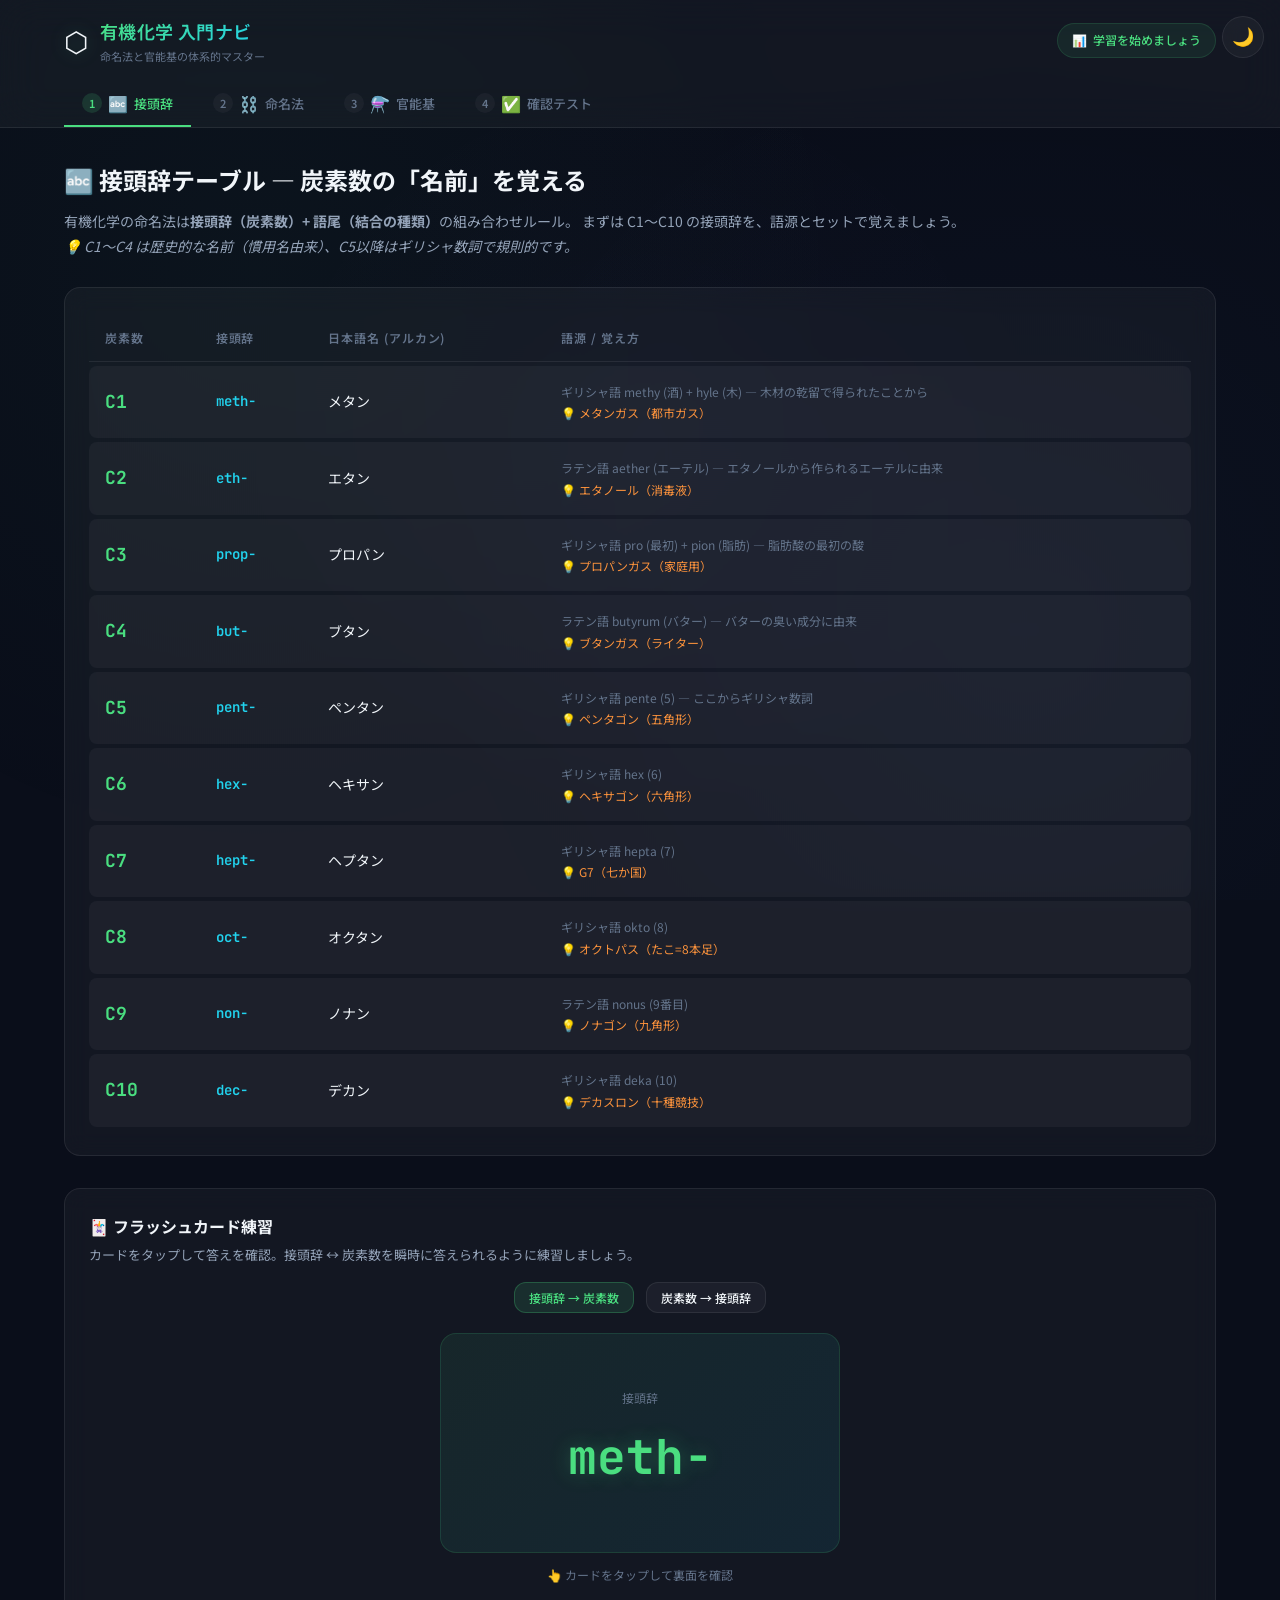
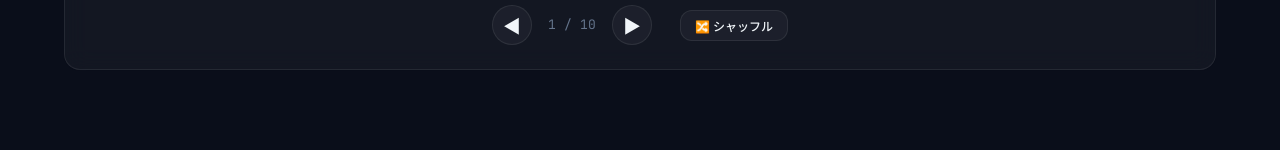
==== index.html @ 3cfd4fbb "Add files via upload" ====
<!DOCTYPE html>
<html lang="ja">
<head>
  <meta charset="UTF-8">
  <meta name="viewport" content="width=device-width, initial-scale=1.0">
  <meta name="description" content="高校生のための有機化学予習アプリ。炭化水素の命名法(C10まで)と官能基を体系的に学べるインタラクティブ学習ツール。">
  <title>有機化学 入門ナビ — 命名法と官能基の体系的マスター</title>
  <link rel="stylesheet" href="style.css">
</head>
<body>

  <!-- Theme Toggle -->
  <button class="theme-toggle" onclick="toggleTheme()" title="テーマ切り替え" id="themeToggle">🌙</button>

  <!-- ===== Header ===== -->
  <header class="app-header">
    <div class="header-inner">
      <div class="app-title">
        <span class="icon">⬡</span>
        <div>
          <h1>有機化学 入門ナビ</h1>
          <span class="subtitle">命名法と官能基の体系的マスター</span>
        </div>
      </div>
      <div class="progress-badge" id="progressBadge">
        <span>📊</span>
        <span id="progressText">学習を始めましょう</span>
      </div>
    </div>
    <nav class="nav-tabs" role="tablist">
      <button class="nav-tab active" data-module="module1" role="tab" aria-selected="true">
        <span class="tab-num">1</span>
        <span class="tab-icon">🔤</span>
        接頭辞
      </button>
      <button class="nav-tab" data-module="module2" role="tab" aria-selected="false">
        <span class="tab-num">2</span>
        <span class="tab-icon">⛓️</span>
        命名法
      </button>
      <button class="nav-tab" data-module="module3" role="tab" aria-selected="false">
        <span class="tab-num">3</span>
        <span class="tab-icon">⚗️</span>
        官能基
      </button>
      <button class="nav-tab" data-module="module4" role="tab" aria-selected="false">
        <span class="tab-num">4</span>
        <span class="tab-icon">✅</span>
        確認テスト
      </button>
    </nav>
  </header>

  <!-- ===== Main Content ===== -->
  <main class="main-content">

    <!-- ========== Module 1: 接頭辞 ========== -->
    <section class="module active" id="module1">
      <div class="section-header">
        <h2>🔤 接頭辞テーブル — 炭素数の「名前」を覚える</h2>
        <p class="section-desc">
          有機化学の命名法は<strong>接頭辞（炭素数）+ 語尾（結合の種類）</strong>の組み合わせルール。
          まずは C1〜C10 の接頭辞を、語源とセットで覚えましょう。
          <br><em>💡 C1〜C4 は歴史的な名前（慣用名由来）、C5以降はギリシャ数詞で規則的です。</em>
        </p>
      </div>

      <!-- Prefix Table -->
      <div class="glass-card prefix-table-container">
        <table class="prefix-table" id="prefixTable">
          <thead>
            <tr>
              <th>炭素数</th>
              <th>接頭辞</th>
              <th>日本語名 (アルカン)</th>
              <th>語源 / 覚え方</th>
            </tr>
          </thead>
          <tbody id="prefixTableBody">
            <!-- data.js から動的生成 -->
          </tbody>
        </table>
      </div>

      <!-- Flashcard Practice -->
      <div class="flashcard-area glass-card">
        <h3 style="font-size:16px; margin-bottom: 4px;">🃏 フラッシュカード練習</h3>
        <p style="font-size:13px; color: var(--text-secondary); margin-bottom: 16px;">カードをタップして答えを確認。接頭辞 ↔ 炭素数を瞬時に答えられるように練習しましょう。</p>

        <div class="flashcard-controls">
          <button class="btn btn-sm" id="fcModePrefix" onclick="setFlashcardMode('prefix')">接頭辞 → 炭素数</button>
          <button class="btn btn-sm" id="fcModeCarbon" onclick="setFlashcardMode('carbon')">炭素数 → 接頭辞</button>
        </div>

        <div class="flashcard-container" id="flashcardContainer" onclick="flipFlashcard()">
          <div class="flashcard" id="flashcard">
            <div class="flashcard-face flashcard-front">
              <span class="card-label" id="fcFrontLabel">接頭辞</span>
              <span class="card-value" id="fcFrontValue">meth-</span>
            </div>
            <div class="flashcard-face flashcard-back">
              <span class="card-answer" id="fcBackValue">C1</span>
              <span class="card-detail" id="fcBackDetail">メタン — ギリシャ語 methy (酒) + hyle (木)</span>
            </div>
          </div>
        </div>
        <p class="flashcard-hint">👆 カードをタップして裏面を確認</p>

        <div class="flashcard-nav">
          <button class="btn btn-icon" onclick="prevFlashcard()">◀</button>
          <span class="counter" id="fcCounter">1 / 10</span>
          <button class="btn btn-icon" onclick="nextFlashcard()">▶</button>
          <button class="btn btn-sm" onclick="shuffleFlashcards()" style="margin-left: 12px;">🔀 シャッフル</button>
        </div>
      </div>
    </section>

    <!-- ========== Module 2: 命名法 ========== -->
    <section class="module" id="module2">
      <div class="section-header">
        <h2>⛓️ 炭化水素の命名法 — ルールで理解する</h2>
        <p class="section-desc">
          炭化水素の名前は<strong>「接頭辞(炭素数) + 語尾(結合の種類)」</strong>の組み合わせ。
          語尾は3つしかありません。ルールを理解すれば30個の名前が即座に作れます。
        </p>
      </div>

      <!-- Hydrocarbon Classification -->
      <div class="hc-classification-section">
        <h3 style="font-size:18px; margin-bottom: 8px;">🗂️ 炭化水素の分類体系</h3>
        <p style="font-size:13px; color: var(--text-secondary); margin-bottom: 16px;" id="hcClassIntro">
          <!-- data.jsから動的挿入 -->
        </p>
        <div class="glass-card" id="hcClassPrinciple" style="margin-bottom: 20px;">
          <!-- 合成化学者の視点 -->
        </div>

        <!-- 分類軸の解説 -->
        <div id="hcClassAxes" style="display: grid; grid-template-columns: 1fr 1fr; gap: 16px; margin-bottom: 24px;">
          <!-- data.jsから動的生成 -->
        </div>

        <!-- 分類マトリクス (2×2 テーブル) -->
        <div class="glass-card" style="margin-bottom: 24px;">
          <h4 style="font-size:15px; margin-bottom: 12px;">📊 分類マトリクス — 骨格 × 結合</h4>
          <table class="prefix-table" id="hcMatrix">
            <thead>
              <tr>
                <th></th>
                <th>飽和 (単結合のみ)</th>
                <th>不飽和 (多重結合あり)</th>
              </tr>
            </thead>
            <tbody>
              <tr>
                <td style="font-weight:700; color: var(--text-primary);">鎖状</td>
                <td id="matrixChainSat"><!-- 動的 --></td>
                <td id="matrixChainUnsat"><!-- 動的 --></td>
              </tr>
              <tr>
                <td style="font-weight:700; color: var(--text-primary);">環状</td>
                <td id="matrixCycleSat"><!-- 動的 --></td>
                <td id="matrixCycleUnsat"><!-- 動的 --></td>
              </tr>
            </tbody>
          </table>
        </div>

        <!-- 各カテゴリ詳細カード -->
        <h4 style="font-size:15px; margin-bottom: 12px;">📋 各カテゴリの詳細</h4>
        <div id="hcCategoryCards">
          <!-- data.jsから動的生成 -->
        </div>

        <!-- 不飽和度(DBE) -->
        <div class="glass-card" style="margin-top: 20px;" id="dbeSection">
          <!-- data.jsから動的生成 -->
        </div>
      </div>

      <!-- Aromatic Hydrocarbons -->
      <div class="aromatic-section" style="margin-top: 32px;">
        <h3 style="font-size:18px; margin-bottom: 8px;">💎 芳香族炭化水素</h3>
        <p style="font-size:13px; color: var(--text-secondary); margin-bottom: 16px;" id="aromaticIntro">
          <!-- data.jsから動的挿入 -->
        </p>
        <div class="glass-card" id="aromaticPrinciple" style="margin-bottom: 20px;">
          <!-- 合成化学者の視点 -->
        </div>

        <!-- ベンゼン環の特徴 -->
        <div class="glass-card" style="margin-bottom: 20px; border-left: 3px solid #f472b6;" id="benzeneFeatures">
          <!-- data.jsから動的生成 -->
        </div>

        <!-- 命名法ルール -->
        <div class="glass-card" style="margin-bottom: 20px;" id="aromaticNaming">
          <!-- data.jsから動的生成 -->
        </div>

        <!-- オルト・メタ・パラ -->
        <div class="glass-card" style="margin-bottom: 20px;" id="orthoMetaPara">
          <!-- data.jsから動的生成 -->
        </div>

        <!-- 代表化合物カード -->
        <h4 style="font-size:15px; margin-bottom: 12px;">📋 代表的な芳香族化合物</h4>
        <div id="aromaticCompounds">
          <!-- data.jsから動的生成 -->
        </div>
      </div>

      <!-- Suffix Cards -->
      <div style="margin-top: 32px;">
        <h3 style="font-size:18px; margin-bottom: 12px;">🔤 語尾ルール — 結合の種類を表す3つの語尾</h3>
      </div>
      <div class="suffix-grid" id="suffixGrid">
        <!-- data.js から動的生成 -->
      </div>

      <!-- Naming Rules -->
      <div class="naming-rules glass-card">
        <h3 style="font-size:16px; margin-bottom: 16px;">📋 IUPAC命名法の手順</h3>
        <div class="rule-steps" id="ruleSteps">
          <!-- data.js から動的生成 -->
        </div>
      </div>

      <!-- Branched Chain Nomenclature -->
      <div class="branched-naming-section" style="margin-top: 32px;">
        <h3 style="font-size:18px; margin-bottom: 8px;">🌿 分岐鎖（枝分かれ）の命名法</h3>
        <p style="font-size:13px; color: var(--text-secondary); margin-bottom: 16px;" id="branchedIntro">
          <!-- data.jsから動的挿入 -->
        </p>

        <!-- 置換基テーブル -->
        <div class="glass-card" style="margin-bottom: 20px;">
          <h4 style="font-size:15px; margin-bottom: 8px;">🔧 置換基（アルキル基）の命名ルール</h4>
          <p style="font-size:13px; color: var(--text-secondary); margin-bottom: 12px;" id="substituentRule">
            <!-- data.jsから動的挿入 -->
          </p>
          <div class="substituent-conversion" style="text-align: center; margin-bottom: 16px;">
            <span style="font-size: 14px; color: var(--text-secondary);">アルカンの語尾</span>
            <span style="font-family: var(--font-mono); font-weight: 700; font-size: 18px; color: var(--accent-green); margin: 0 8px;">-ane</span>
            <span style="font-size: 20px; color: var(--accent-cyan);">→</span>
            <span style="font-family: var(--font-mono); font-weight: 700; font-size: 18px; color: var(--accent-orange); margin: 0 8px;">-yl</span>
            <span style="font-size: 14px; color: var(--text-secondary);">= 置換基名</span>
          </div>
          <table class="prefix-table" id="substituentTable">
            <thead>
              <tr>
                <th>アルカン名</th>
                <th>置換基名</th>
                <th>構造式</th>
                <th>由来</th>
              </tr>
            </thead>
            <tbody id="substituentTableBody">
              <!-- data.jsから動的生成 -->
            </tbody>
          </table>
        </div>

        <!-- 分岐鎖の命名手順 -->
        <div class="glass-card" style="margin-bottom: 20px;">
          <h4 style="font-size:15px; margin-bottom: 16px;">📋 分岐鎖の命名手順（詳細）</h4>
          <div class="rule-steps" id="branchedSteps">
            <!-- data.jsから動的生成 -->
          </div>
        </div>

        <!-- 具体的な命名例 -->
        <h4 style="font-size:15px; margin-bottom: 12px;">📝 具体的な命名例</h4>
        <div id="branchedExamples">
          <!-- data.jsから動的生成 -->
        </div>
      </div>

      <!-- Functional Group Nomenclature -->
      <div class="fg-naming-section" style="margin-top: 32px;">
        <h3 style="font-size:18px; margin-bottom: 8px;">🏷️ 官能基を含む化合物の命名法</h3>
        <p style="font-size:13px; color: var(--text-secondary); margin-bottom: 16px;" id="fgNamingIntro">
          <!-- data.jsから動的挿入 -->
        </p>
        <div class="fg-naming-principle glass-card" id="fgNamingPrinciple" style="margin-bottom: 20px;">
          <!-- 合成化学者の視点 -->
        </div>

        <!-- 命名タイプの説明 -->
        <div style="display: grid; grid-template-columns: 1fr 1fr; gap: 16px; margin-bottom: 24px;">
          <div class="glass-card" style="border-left: 3px solid var(--accent-blue);">
            <h4 style="font-size:14px; color: var(--accent-blue); margin-bottom: 6px;">📝 接尾辞型（語尾を変える）</h4>
            <p style="font-size:12px; color: var(--text-secondary);">-OH, -CHO, >C=O, -COOH, -NH₂ など多くの官能基は語尾で名前に反映。</p>
            <p style="font-size:12px; color: var(--text-muted); margin-top:4px;">例: methane → methan<strong style="color:var(--accent-blue);">ol</strong></p>
          </div>
          <div class="glass-card" style="border-left: 3px solid var(--accent-orange);">
            <h4 style="font-size:14px; color: var(--accent-orange); margin-bottom: 6px;">📝 接頭辞型（前に付ける）</h4>
            <p style="font-size:12px; color: var(--text-secondary);">ハロゲン(-Cl, -Brなど), ニトロ基(-NO₂)は名前の前に接頭辞で付加。</p>
            <p style="font-size:12px; color: var(--text-muted); margin-top:4px;">例: <strong style="color:var(--accent-orange);">chloro</strong>methane</p>
          </div>
        </div>

        <!-- Suffix Type Details -->
        <h4 style="font-size:15px; margin-bottom: 12px;">接尾辞型 — 官能基ごとの語尾と命名例</h4>
        <div id="fgNamingSuffixCards">
          <!-- data.jsから動的生成 -->
        </div>

        <!-- Prefix Type Details -->
        <h4 style="font-size:15px; margin: 24px 0 12px;">接頭辞型 — 前に付ける官能基</h4>
        <div id="fgNamingPrefixCards">
          <!-- data.jsから動的生成 -->
        </div>

        <!-- Priority Table -->
        <div class="glass-card" style="margin-top: 24px;">
          <h4 style="font-size:15px; margin-bottom: 12px;">🏆 官能基の優先順位（複数の官能基がある場合）</h4>
          <p style="font-size:12px; color: var(--text-secondary); margin-bottom: 12px;">
            複数の官能基を含む化合物では、最も優先順位の高い官能基が語尾（主特性基）となり、他の官能基は接頭辞として表します。
          </p>
          <table class="prefix-table" id="priorityTable">
            <thead>
              <tr>
                <th>優先順位</th>
                <th>官能基</th>
                <th>接尾辞</th>
                <th>備考</th>
              </tr>
            </thead>
            <tbody id="priorityTableBody">
              <!-- data.jsから動的生成 -->
            </tbody>
          </table>
        </div>
      </div>

      <!-- Hydrocarbon List -->
      <div style="margin-top: 32px;">
        <h3 style="font-size:16px; margin-bottom: 12px;">📊 炭化水素一覧 (C1〜C10)</h3>
        <p style="font-size:13px; color: var(--text-secondary); margin-bottom: 16px;">
          接頭辞と語尾の組み合わせで作られる全炭化水素。タイプで絞り込みできます。
        </p>

        <div class="type-filter" id="typeFilter">
          <button class="type-filter-btn active" data-type="all" onclick="filterHydrocarbons('all')">すべて</button>
          <button class="type-filter-btn" data-type="alkane" onclick="filterHydrocarbons('alkane')">🟢 アルカン</button>
          <button class="type-filter-btn" data-type="alkene" onclick="filterHydrocarbons('alkene')">🔵 アルケン</button>
          <button class="type-filter-btn" data-type="alkyne" onclick="filterHydrocarbons('alkyne')">🟣 アルキン</button>
        </div>

        <div class="naming-quiz-grid" id="hydrocarbonGrid">
          <!-- data.js から動的生成 -->
        </div>
      </div>

      <!-- Learning Cycle: Print Test -->
      <div class="glass-card" style="margin-top: 32px; text-align: center; padding: 24px; border: 1px solid rgba(34,211,238,0.2);">
        <h3 style="font-size: 16px; margin-bottom: 8px;">🔄 学習サイクル — インプット → アウトプット</h3>
        <p style="font-size: 13px; color: var(--text-secondary); margin-bottom: 16px;">
          ここまで学んだ知識を、プリントテストで確認しましょう。<br>
          <strong>炭化水素の構造式・官能基・芳香族化合物</strong>の3種類のテストが用意されています。
        </p>
        <a href="print.html" class="btn btn-primary" style="text-decoration: none; display: inline-flex; gap: 6px;">🖨️ プリントテストを開く（問題用 / 解答用）</a>
      </div>

      <!-- Reaction Pathway -->
      <div style="margin-top: 32px;">
        <h3 style="font-size:18px; margin-bottom: 8px;">🔄 有機反応の系統図 — 酸化段階と変換経路</h3>
        <p style="font-size:13px; color:var(--text-secondary); margin-bottom:16px;" id="pathwayIntro"></p>
        <div class="glass-card" id="reactionPathway"></div>
      </div>

      <!-- Isomers -->
      <div style="margin-top: 32px;">
        <h3 style="font-size:18px; margin-bottom: 8px;">🔀 異性体 — 同じ分子式、異なる構造</h3>
        <p style="font-size:13px; color:var(--text-secondary); margin-bottom:16px;" id="isomerIntro"></p>
        <div id="isomerCards"></div>
      </div>
    </section>

    <!-- ========== Module 3: 官能基 ========== -->
    <section class="module" id="module3">
      <div class="section-header">
        <h2>⚗️ 官能基の体系的整理 — 構造から反応を理解する</h2>
        <p class="section-desc">
          官能基は<strong>「構造 → 電子的性質 → 反応性」</strong>の因果関係で理解するのが王道。
          カテゴリごとに整理し、官能基同士のつながり（変換反応）も把握しましょう。
          <br><em>💡 カードをクリックすると詳細が展開されます。</em>
        </p>
      </div>

      <!-- Oxidation Level Diagram -->
      <div class="oxidation-diagram">
        <h3 style="font-size:15px; margin-bottom: 16px; text-align: center;">📈 酸化段階の階段 — アルコール→アルデヒド→カルボン酸</h3>
        <p style="font-size:12px; color: var(--text-secondary); text-align: center; margin-bottom: 16px;">
          含酸素官能基の関係は「酸化段階」で整理するのが最も効率的です。
        </p>
        <div class="oxidation-flow">
          <div class="oxidation-node">
            <div class="node-name">アルコール</div>
            <div class="node-fg">R-OH</div>
          </div>
          <div class="oxidation-arrow">
            <span class="arrow-label">酸化 [O]</span>
            <span class="arrow-symbol">→</span>
            <span class="arrow-label">還元 [H] ←</span>
          </div>
          <div class="oxidation-node">
            <div class="node-name">アルデヒド</div>
            <div class="node-fg">R-CHO</div>
          </div>
          <div class="oxidation-arrow">
            <span class="arrow-label">酸化 [O]</span>
            <span class="arrow-symbol">→</span>
            <span class="arrow-label">還元 [H] ←</span>
          </div>
          <div class="oxidation-node">
            <div class="node-name">カルボン酸</div>
            <div class="node-fg">R-COOH</div>
          </div>
        </div>
        <p style="font-size:12px; color: var(--accent-cyan); text-align: center; margin-top: 12px;">
          🧪 2級アルコール(R₂CHOH) → ケトン(R₂C=O) という別ルートもあります
        </p>
      </div>

      <!-- Functional Group Cards by Category -->
      <div id="fgContainer">
        <!-- data.js から動的生成 -->
      </div>

      <!-- Transformation Map -->
      <div class="transformation-section">
        <h3 style="font-size:16px; margin-bottom: 8px;">🔄 官能基変換ロードマップ</h3>
        <p style="font-size:13px; color: var(--text-secondary); margin-bottom: 16px;">
          有機合成化学では、官能基同士を変換して目的の分子を作ります。
          各変換反応と試薬を把握しましょう。
        </p>
        <div class="transformation-grid" id="transformGrid">
          <!-- data.js から動的生成 -->
        </div>
      </div>

      <!-- Reaction Mechanisms -->
      <div style="margin-top: 32px;">
        <h3 style="font-size:18px; margin-bottom: 12px;">⚙️ 重要な有機反応 — エステル化・重合</h3>
        <div id="reactionMechanisms"></div>
      </div>
    </section>

    <!-- ========== Module 4: 確認テスト ========== -->
    <section class="module" id="module4">
      <div class="section-header">
        <h2>✅ 確認テスト — 知識の定着チェック</h2>
        <p class="section-desc">
          学んだ知識をクイズ・穴埋め・逆引き・フラッシュカードで反復練習。
        </p>
      </div>

      <!-- 学習進捗ダッシュボード -->
      <div class="glass-card" style="margin-bottom: 24px; border: 1px solid rgba(34,211,238,0.2);" id="progressDashboard">
        <h3 style="font-size:16px; margin-bottom: 12px;">📊 学習進捗</h3>
        <div id="progressStats" style="font-size:13px; color:var(--text-secondary);">まだクイズを受けていません。下のクイズで学習を始めましょう！</div>
      </div>

      <!-- 官能基フラッシュカード -->
      <div class="glass-card" style="margin-bottom: 24px;">
        <h3 style="font-size:16px; margin-bottom: 8px;">🃏 官能基・芳香族フラッシュカード</h3>
        <p style="font-size:13px; color:var(--text-secondary); margin-bottom:12px;">構造式 ↔ 名前・接尾辞を瞬時に答える練習</p>
        <div class="flashcard-container" id="fgFlashcardContainer" onclick="flipFGFlashcard()">
          <div class="flashcard" id="fgFlashcard">
            <div class="flashcard-face flashcard-front">
              <span class="card-label">構造式</span>
              <span class="card-value" id="fgFcFront" style="font-family:var(--font-mono);">-OH</span>
            </div>
            <div class="flashcard-face flashcard-back">
              <span class="card-label">名前・接尾辞</span>
              <span class="card-value" id="fgFcBack">ヒドロキシ基 / アルコール (-ol)</span>
            </div>
          </div>
        </div>
        <div style="display:flex; justify-content:center; gap:12px; margin-top:12px;">
          <button class="btn btn-sm" onclick="prevFGFlashcard()">◀ 前</button>
          <span style="font-size:13px; color:var(--text-muted);" id="fgFcCounter">1 / 14</span>
          <button class="btn btn-sm" onclick="nextFGFlashcard()">次 ▶</button>
          <button class="btn btn-sm" onclick="shuffleFGFlashcards()">🔀</button>
        </div>
      </div>

      <div class="quiz-container">
        <!-- Category Filter -->
        <div class="quiz-category-filter" id="quizCategoryFilter">
          <button class="quiz-cat-btn active" data-cat="all" onclick="setQuizCategory('all')">すべて</button>
          <button class="quiz-cat-btn" data-cat="prefix" onclick="setQuizCategory('prefix')">接頭辞</button>
          <button class="quiz-cat-btn" data-cat="suffix" onclick="setQuizCategory('suffix')">語尾</button>
          <button class="quiz-cat-btn" data-cat="formula" onclick="setQuizCategory('formula')">分子式</button>
          <button class="quiz-cat-btn" data-cat="branched" onclick="setQuizCategory('branched')">分岐鎖</button>
          <button class="quiz-cat-btn" data-cat="fg_naming" onclick="setQuizCategory('fg_naming')">命名法</button>
          <button class="quiz-cat-btn" data-cat="aromatic" onclick="setQuizCategory('aromatic')">芳香族</button>
          <button class="quiz-cat-btn" data-cat="functional_group" onclick="setQuizCategory('functional_group')">官能基</button>
          <button class="quiz-cat-btn" data-cat="reaction" onclick="setQuizCategory('reaction')">反応</button>
        </div>

        <!-- Quiz Progress -->
        <div class="quiz-progress">
          <div class="quiz-progress-bar">
            <div class="quiz-progress-fill" id="quizProgressFill" style="width: 0%"></div>
          </div>
          <span class="quiz-progress-text" id="quizProgressText">0 / 10</span>
        </div>

        <!-- Question Card -->
        <div id="quizArea">
          <div class="quiz-question-card">
            <div class="q-category" id="quizCatLabel">接頭辞</div>
            <div class="q-text" id="quizQuestionText">問題を読み込んでいます...</div>
          </div>

          <div class="quiz-options" id="quizOptions">
            <!-- 動的生成 -->
          </div>

          <div class="quiz-explanation" id="quizExplanation">
            <span class="exp-label">💡 解説</span>
            <span id="quizExplanationText"></span>
          </div>

          <div style="text-align: center;">
            <button class="btn btn-primary" id="quizNextBtn" onclick="nextQuizQuestion()" style="display: none;">
              次の問題 →
            </button>
          </div>
        </div>

        <!-- Result Card -->
        <div class="quiz-result" id="quizResult" style="display: none;">
          <div class="result-score" id="quizScoreDisplay">0%</div>
          <div class="result-text" id="quizResultText"></div>
          <div class="result-breakdown">
            <div class="result-stat">
              <div class="stat-num" id="quizCorrectCount" style="color: var(--accent-green);">0</div>
              <div class="stat-label">正解</div>
            </div>
            <div class="result-stat">
              <div class="stat-num" id="quizWrongCount" style="color: var(--accent-red);">0</div>
              <div class="stat-label">不正解</div>
            </div>
            <div class="result-stat">
              <div class="stat-num" id="quizTotalCount">0</div>
              <div class="stat-label">出題数</div>
            </div>
          </div>
          <button class="btn btn-primary" onclick="startQuiz()">🔄 もう一度チャレンジ</button>
        </div>
      </div>

      <!-- 穴埋めテスト -->
      <div class="glass-card" style="margin-top: 24px;">
        <h3 style="font-size:16px; margin-bottom: 8px;">📝 穴埋めテスト</h3>
        <p style="font-size:13px; color:var(--text-secondary); margin-bottom:12px;">答えを入力して即時チェック。印刷不要のアウトプット練習。</p>
        <div id="fillInTest"></div>
        <button class="btn btn-primary" style="margin-top:12px;" onclick="checkFillIn()">✅ 答え合わせ</button>
        <button class="btn btn-sm" style="margin-top:12px; margin-left:8px;" onclick="resetFillIn()">🔄 リセット</button>
        <div id="fillInResult" style="margin-top:12px;"></div>
      </div>

      <!-- 逆引き練習 -->
      <div class="glass-card" style="margin-top: 24px;">
        <h3 style="font-size:16px; margin-bottom: 8px;">🔍 逆引き練習 — 構造式から名前を当てる</h3>
        <p style="font-size:13px; color:var(--text-secondary); margin-bottom:12px;">構造式を見て化合物名を答えましょう。</p>
        <div id="reverseNaming"></div>
        <button class="btn btn-primary" style="margin-top:12px;" onclick="checkReverse()">✅ 答え合わせ</button>
        <button class="btn btn-sm" style="margin-top:12px; margin-left:8px;" onclick="resetReverse()">🔄 リセット</button>
        <div id="reverseResult" style="margin-top:12px;"></div>
      </div>
    </section>

  </main>

  <script src="data.js"></script>
  <script src="app.js"></script>
</body>
</html>
---- style.css ----
/* ============================================================
   有機化学予習アプリ — Design System
   Theme: Deep chemistry — dark mode with molecular accent colors
   ============================================================ */

/* --- Google Font --- */
@import url('https://fonts.googleapis.com/css2?family=Noto+Sans+JP:wght@300;400;500;600;700&family=JetBrains+Mono:wght@400;500&display=swap');

/* --- CSS Variables --- */
:root {
  --bg-primary: #0a0e1a;
  --bg-secondary: #111827;
  --bg-card: rgba(17, 24, 39, 0.7);
  --bg-glass: rgba(255, 255, 255, 0.04);
  --bg-glass-hover: rgba(255, 255, 255, 0.08);
  --border-glass: rgba(255, 255, 255, 0.08);
  --border-glass-hover: rgba(255, 255, 255, 0.15);

  --text-primary: #f1f5f9;
  --text-secondary: #94a3b8;
  --text-muted: #64748b;

  --accent-green: #4ade80;
  --accent-blue: #60a5fa;
  --accent-purple: #c084fc;
  --accent-orange: #fb923c;
  --accent-pink: #f472b6;
  --accent-cyan: #22d3ee;
  --accent-red: #f87171;

  --gradient-hero: linear-gradient(135deg, #1e3a5f 0%, #0a0e1a 50%, #1a1040 100%);
  --gradient-green: linear-gradient(135deg, #065f46, #064e3b);
  --gradient-blue: linear-gradient(135deg, #1e3a5f, #1e40af);
  --gradient-purple: linear-gradient(135deg, #4c1d95, #7c3aed);

  --shadow-lg: 0 10px 40px rgba(0,0,0,0.4);
  --shadow-glow-green: 0 0 20px rgba(74, 222, 128, 0.15);
  --shadow-glow-blue: 0 0 20px rgba(96, 165, 250, 0.15);
  --shadow-glow-purple: 0 0 20px rgba(192, 132, 252, 0.15);

  --radius-sm: 8px;
  --radius-md: 12px;
  --radius-lg: 16px;
  --radius-xl: 24px;

  --transition-fast: 0.15s ease;
  --transition-normal: 0.3s ease;
  --transition-slow: 0.5s ease;

  --font-main: 'Noto Sans JP', -apple-system, BlinkMacSystemFont, sans-serif;
  --font-mono: 'JetBrains Mono', monospace;
}

/* --- Light Theme --- */
[data-theme="light"] {
  --bg-primary: #f8fafc;
  --bg-secondary: #f1f5f9;
  --bg-card: rgba(255, 255, 255, 0.85);
  --bg-glass: rgba(0, 0, 0, 0.03);
  --bg-glass-hover: rgba(0, 0, 0, 0.06);
  --border-glass: rgba(0, 0, 0, 0.1);
  --border-glass-hover: rgba(0, 0, 0, 0.18);

  --text-primary: #1e293b;
  --text-secondary: #475569;
  --text-muted: #94a3b8;

  --accent-green: #16a34a;
  --accent-blue: #2563eb;
  --accent-purple: #9333ea;
  --accent-orange: #ea580c;
  --accent-pink: #db2777;
  --accent-cyan: #0891b2;
  --accent-red: #dc2626;

  --gradient-hero: linear-gradient(135deg, #e0f2fe 0%, #f8fafc 50%, #f3e8ff 100%);
  --gradient-green: linear-gradient(135deg, #dcfce7, #bbf7d0);
  --gradient-blue: linear-gradient(135deg, #dbeafe, #bfdbfe);
  --gradient-purple: linear-gradient(135deg, #f3e8ff, #e9d5ff);

  --shadow-lg: 0 10px 40px rgba(0,0,0,0.08);
  --shadow-glow-green: 0 0 20px rgba(22, 163, 74, 0.1);
  --shadow-glow-blue: 0 0 20px rgba(37, 99, 235, 0.1);
  --shadow-glow-purple: 0 0 20px rgba(147, 51, 234, 0.1);
}

/* --- Theme Toggle --- */
.theme-toggle {
  position: fixed;
  top: 16px;
  right: 16px;
  z-index: 1000;
  width: 42px;
  height: 42px;
  border-radius: 50%;
  border: 1px solid var(--border-glass);
  background: var(--bg-glass);
  color: var(--text-primary);
  cursor: pointer;
  font-size: 18px;
  display: flex;
  align-items: center;
  justify-content: center;
  transition: var(--transition-normal);
  backdrop-filter: blur(10px);
}

.theme-toggle:hover {
  background: var(--bg-glass-hover);
  transform: scale(1.1);
}

/* --- Reset & Base --- */
*, *::before, *::after {
  margin: 0;
  padding: 0;
  box-sizing: border-box;
}

html {
  scroll-behavior: smooth;
  -webkit-text-size-adjust: 100%;
}

body {
  font-family: var(--font-main);
  background: var(--bg-primary);
  color: var(--text-primary);
  line-height: 1.7;
  min-height: 100vh;
  overflow-x: hidden;
}

/* --- Background Pattern --- */
body::before {
  content: '';
  position: fixed;
  inset: 0;
  background: 
    radial-gradient(circle at 20% 30%, rgba(74, 222, 128, 0.03) 0%, transparent 50%),
    radial-gradient(circle at 80% 70%, rgba(96, 165, 250, 0.03) 0%, transparent 50%),
    radial-gradient(circle at 50% 50%, rgba(192, 132, 252, 0.02) 0%, transparent 50%);
  pointer-events: none;
  z-index: 0;
}

/* --- Header --- */
.app-header {
  background: var(--bg-glass);
  backdrop-filter: blur(20px);
  -webkit-backdrop-filter: blur(20px);
  border-bottom: 1px solid var(--border-glass);
  position: sticky;
  top: 0;
  z-index: 100;
  padding: 0;
}

.header-inner {
  max-width: 1200px;
  margin: 0 auto;
  padding: 16px 24px;
  display: flex;
  align-items: center;
  justify-content: space-between;
  gap: 16px;
}

.app-title {
  display: flex;
  align-items: center;
  gap: 12px;
}

.app-title .icon {
  font-size: 28px;
  filter: drop-shadow(0 0 8px rgba(74, 222, 128, 0.3));
}

.app-title h1 {
  font-size: 18px;
  font-weight: 600;
  background: linear-gradient(135deg, var(--accent-green), var(--accent-cyan));
  -webkit-background-clip: text;
  -webkit-text-fill-color: transparent;
  background-clip: text;
  letter-spacing: 0.02em;
}

.app-title .subtitle {
  font-size: 11px;
  color: var(--text-muted);
  font-weight: 400;
  display: block;
  -webkit-text-fill-color: var(--text-muted);
}

/* --- Navigation --- */
.nav-tabs {
  display: flex;
  gap: 4px;
  padding: 0 24px 0;
  max-width: 1200px;
  margin: 0 auto;
  overflow-x: auto;
  -webkit-overflow-scrolling: touch;
  scrollbar-width: none;
}

.nav-tabs::-webkit-scrollbar {
  display: none;
}

.nav-tab {
  display: flex;
  align-items: center;
  gap: 6px;
  padding: 10px 18px;
  background: transparent;
  border: none;
  border-bottom: 2px solid transparent;
  color: var(--text-muted);
  font-family: var(--font-main);
  font-size: 13px;
  font-weight: 500;
  cursor: pointer;
  transition: all var(--transition-normal);
  white-space: nowrap;
  position: relative;
}

.nav-tab:hover {
  color: var(--text-secondary);
  background: var(--bg-glass);
}

.nav-tab.active {
  color: var(--accent-green);
  border-bottom-color: var(--accent-green);
}

.nav-tab .tab-icon {
  font-size: 16px;
}

.nav-tab .tab-num {
  display: inline-flex;
  align-items: center;
  justify-content: center;
  width: 20px;
  height: 20px;
  border-radius: 50%;
  background: var(--bg-glass);
  font-size: 11px;
  font-weight: 600;
}

.nav-tab.active .tab-num {
  background: rgba(74, 222, 128, 0.15);
  color: var(--accent-green);
}

/* --- Main Content --- */
.main-content {
  max-width: 1200px;
  margin: 0 auto;
  padding: 32px 24px 80px;
  position: relative;
  z-index: 1;
}

.module {
  display: none;
  animation: fadeIn 0.4s ease;
}

.module.active {
  display: block;
}

@keyframes fadeIn {
  from { opacity: 0; transform: translateY(12px); }
  to { opacity: 1; transform: translateY(0); }
}

/* --- Section Headers --- */
.section-header {
  margin-bottom: 28px;
}

.section-header h2 {
  font-size: 24px;
  font-weight: 700;
  margin-bottom: 8px;
  display: flex;
  align-items: center;
  gap: 10px;
}

.section-header .section-desc {
  color: var(--text-secondary);
  font-size: 14px;
  line-height: 1.8;
}

/* --- Glass Card --- */
.glass-card {
  background: var(--bg-glass);
  backdrop-filter: blur(12px);
  -webkit-backdrop-filter: blur(12px);
  border: 1px solid var(--border-glass);
  border-radius: var(--radius-lg);
  padding: 24px;
  transition: all var(--transition-normal);
}

.glass-card:hover {
  border-color: var(--border-glass-hover);
  background: var(--bg-glass-hover);
}

/* --- Prefix Table (Module 1) --- */
.prefix-table-container {
  margin-bottom: 32px;
}

.prefix-table {
  width: 100%;
  border-collapse: separate;
  border-spacing: 0 4px;
}

.prefix-table th {
  text-align: left;
  padding: 12px 16px;
  font-size: 12px;
  font-weight: 600;
  color: var(--text-muted);
  text-transform: uppercase;
  letter-spacing: 0.08em;
  border-bottom: 1px solid var(--border-glass);
}

.prefix-table td {
  padding: 14px 16px;
  font-size: 14px;
  background: var(--bg-glass);
  transition: background var(--transition-fast);
}

.prefix-table tr:hover td {
  background: var(--bg-glass-hover);
}

.prefix-table td:first-child {
  border-radius: var(--radius-sm) 0 0 var(--radius-sm);
  font-weight: 700;
  color: var(--accent-green);
  font-family: var(--font-mono);
  font-size: 18px;
}

.prefix-table td:nth-child(2) {
  font-family: var(--font-mono);
  font-weight: 600;
  color: var(--accent-cyan);
}

.prefix-table td:last-child {
  border-radius: 0 var(--radius-sm) var(--radius-sm) 0;
  color: var(--text-secondary);
  font-size: 13px;
}

.prefix-table .origin-text {
  color: var(--text-muted);
  font-size: 12px;
  display: block;
  margin-top: 2px;
}

.prefix-table .mnemonic {
  color: var(--accent-orange);
  font-size: 12px;
}

/* --- Flashcard --- */
.flashcard-area {
  margin-top: 32px;
}

.flashcard-controls {
  display: flex;
  align-items: center;
  justify-content: center;
  gap: 12px;
  margin-bottom: 20px;
}

.flashcard-container {
  perspective: 1000px;
  max-width: 400px;
  margin: 0 auto;
  cursor: pointer;
}

.flashcard {
  width: 100%;
  height: 220px;
  position: relative;
  transform-style: preserve-3d;
  transition: transform 0.6s cubic-bezier(0.4, 0, 0.2, 1);
}

.flashcard.flipped {
  transform: rotateY(180deg);
}

.flashcard-face {
  position: absolute;
  inset: 0;
  display: flex;
  flex-direction: column;
  align-items: center;
  justify-content: center;
  backface-visibility: hidden;
  border-radius: var(--radius-lg);
  padding: 24px;
  border: 1px solid var(--border-glass);
}

.flashcard-front {
  background: linear-gradient(135deg, rgba(74, 222, 128, 0.08), rgba(34, 211, 238, 0.08));
  border-color: rgba(74, 222, 128, 0.15);
}

.flashcard-front .card-label {
  font-size: 12px;
  color: var(--text-muted);
  margin-bottom: 8px;
}

.flashcard-front .card-value {
  font-size: 48px;
  font-weight: 700;
  font-family: var(--font-mono);
  color: var(--accent-green);
  text-shadow: 0 0 20px rgba(74, 222, 128, 0.3);
}

.flashcard-back {
  background: linear-gradient(135deg, rgba(96, 165, 250, 0.08), rgba(192, 132, 252, 0.08));
  border-color: rgba(96, 165, 250, 0.15);
  transform: rotateY(180deg);
}

.flashcard-back .card-answer {
  font-size: 36px;
  font-weight: 700;
  color: var(--accent-blue);
}

.flashcard-back .card-detail {
  font-size: 13px;
  color: var(--text-secondary);
  margin-top: 8px;
  text-align: center;
}

.flashcard-hint {
  text-align: center;
  margin-top: 12px;
  color: var(--text-muted);
  font-size: 12px;
}

.flashcard-nav {
  display: flex;
  align-items: center;
  justify-content: center;
  gap: 16px;
  margin-top: 20px;
}

.flashcard-nav .counter {
  font-size: 13px;
  color: var(--text-muted);
  font-family: var(--font-mono);
}

/* --- Buttons --- */
.btn {
  display: inline-flex;
  align-items: center;
  justify-content: center;
  gap: 6px;
  padding: 10px 20px;
  border: 1px solid var(--border-glass);
  border-radius: var(--radius-md);
  background: var(--bg-glass);
  color: var(--text-primary);
  font-family: var(--font-main);
  font-size: 13px;
  font-weight: 500;
  cursor: pointer;
  transition: all var(--transition-normal);
  user-select: none;
}

.btn:hover {
  background: var(--bg-glass-hover);
  border-color: var(--border-glass-hover);
  transform: translateY(-1px);
}

.btn:active {
  transform: translateY(0);
}

.btn-primary {
  background: rgba(74, 222, 128, 0.12);
  border-color: rgba(74, 222, 128, 0.25);
  color: var(--accent-green);
}

.btn-primary:hover {
  background: rgba(74, 222, 128, 0.2);
  box-shadow: var(--shadow-glow-green);
}

.btn-icon {
  width: 40px;
  height: 40px;
  padding: 0;
  border-radius: 50%;
  font-size: 18px;
}

.btn-sm {
  padding: 6px 14px;
  font-size: 12px;
}

/* --- Suffix Chart (Module 2) --- */
.suffix-grid {
  display: grid;
  grid-template-columns: repeat(auto-fit, minmax(320px, 1fr));
  gap: 16px;
  margin-bottom: 32px;
}

.suffix-card {
  padding: 24px;
  border-radius: var(--radius-lg);
  border: 1px solid var(--border-glass);
  background: var(--bg-glass);
  transition: all var(--transition-normal);
}

.suffix-card:hover {
  border-color: var(--border-glass-hover);
  transform: translateY(-2px);
  box-shadow: var(--shadow-lg);
}

.suffix-card .suffix-name {
  font-size: 28px;
  font-weight: 700;
  font-family: var(--font-mono);
  margin-bottom: 4px;
}

.suffix-card .suffix-jp {
  font-size: 14px;
  color: var(--text-secondary);
  margin-bottom: 12px;
}

.suffix-card .bond-badge {
  display: inline-flex;
  align-items: center;
  gap: 6px;
  padding: 4px 12px;
  border-radius: 999px;
  font-size: 12px;
  font-weight: 500;
  margin-bottom: 12px;
}

.suffix-card .formula {
  font-family: var(--font-mono);
  font-size: 16px;
  font-weight: 600;
  margin-bottom: 10px;
}

.suffix-card .description {
  font-size: 13px;
  color: var(--text-secondary);
  line-height: 1.7;
  margin-bottom: 12px;
}

.suffix-card .tip-box {
  padding: 12px;
  background: rgba(255, 255, 255, 0.02);
  border-radius: var(--radius-sm);
  border-left: 3px solid;
  font-size: 12px;
  line-height: 1.7;
  color: var(--text-secondary);
}

.suffix-card:nth-child(1) { --card-accent: var(--accent-green); }
.suffix-card:nth-child(2) { --card-accent: var(--accent-blue); }
.suffix-card:nth-child(3) { --card-accent: var(--accent-purple); }

.suffix-card .suffix-name { color: var(--card-accent, var(--accent-green)); }
.suffix-card .bond-badge { background: rgba(255,255,255,0.04); border: 1px solid var(--card-accent, var(--accent-green)); color: var(--card-accent, var(--accent-green)); }
.suffix-card .formula { color: var(--card-accent, var(--accent-green)); }
.suffix-card .tip-box { border-left-color: var(--card-accent, var(--accent-green)); }

/* --- Naming Rules --- */
.naming-rules {
  margin-top: 32px;
}

.rule-steps {
  display: flex;
  flex-direction: column;
  gap: 16px;
}

.rule-step {
  display: flex;
  gap: 16px;
  align-items: flex-start;
  padding: 20px;
  border-radius: var(--radius-md);
  background: var(--bg-glass);
  border: 1px solid var(--border-glass);
  transition: all var(--transition-normal);
}

.rule-step:hover {
  border-color: var(--border-glass-hover);
}

.rule-step .step-num {
  flex-shrink: 0;
  width: 36px;
  height: 36px;
  display: flex;
  align-items: center;
  justify-content: center;
  border-radius: 50%;
  background: rgba(74, 222, 128, 0.12);
  color: var(--accent-green);
  font-weight: 700;
  font-size: 15px;
  font-family: var(--font-mono);
}

.rule-step .step-content h4 {
  font-size: 15px;
  font-weight: 600;
  margin-bottom: 4px;
}

.rule-step .step-content p {
  font-size: 13px;
  color: var(--text-secondary);
  margin-bottom: 6px;
}

.rule-step .step-tip {
  font-size: 12px;
  color: var(--accent-cyan);
  opacity: 0.8;
}

/* --- Naming Quiz (Module 2) --- */
.naming-quiz-area {
  margin-top: 32px;
}

.naming-quiz-grid {
  display: grid;
  grid-template-columns: repeat(auto-fill, minmax(200px, 1fr));
  gap: 8px;
}

.naming-quiz-item {
  padding: 14px 16px;
  border-radius: var(--radius-sm);
  background: var(--bg-glass);
  border: 1px solid var(--border-glass);
  display: flex;
  justify-content: space-between;
  align-items: center;
  cursor: pointer;
  transition: all var(--transition-fast);
}

.naming-quiz-item:hover {
  border-color: var(--border-glass-hover);
  background: var(--bg-glass-hover);
}

.naming-quiz-item .hc-name {
  font-weight: 600;
  font-size: 14px;
}

.naming-quiz-item .hc-formula {
  font-family: var(--font-mono);
  font-size: 13px;
  color: var(--text-muted);
}

.naming-quiz-item.alkane { border-left: 3px solid var(--accent-green); }
.naming-quiz-item.alkene { border-left: 3px solid var(--accent-blue); }
.naming-quiz-item.alkyne { border-left: 3px solid var(--accent-purple); }

/* --- Structure Diagram (Branched Naming) --- */
.structure-diagram {
  font-family: var(--font-mono);
  font-size: 13px;
  line-height: 1.4;
  color: var(--accent-cyan);
  background: rgba(0, 0, 0, 0.2);
  padding: 12px 16px;
  border-radius: var(--radius-sm);
  border: 1px solid var(--border-glass);
  white-space: pre;
  overflow-x: auto;
  margin: 0;
}

/* --- FG Naming Examples --- */
.fg-naming-examples {
  display: flex;
  flex-direction: column;
  gap: 6px;
}

.fg-naming-example {
  display: flex;
  align-items: center;
  gap: 10px;
  padding: 8px 12px;
  border-radius: var(--radius-sm);
  background: rgba(0, 0, 0, 0.15);
  font-size: 13px;
  flex-wrap: wrap;
}

.fg-naming-name {
  font-family: var(--font-mono);
  font-weight: 600;
  min-width: 140px;
}

.fg-naming-jp {
  color: var(--text-secondary);
  min-width: 120px;
}

.fg-naming-structure {
  font-family: var(--font-mono);
  font-size: 12px;
  color: var(--text-muted);
  min-width: 100px;
}

.fg-naming-detail {
  font-size: 11px;
  color: var(--text-muted);
  flex: 1;
}

@media (max-width: 768px) {
  .fg-naming-example {
    flex-direction: column;
    align-items: flex-start;
    gap: 2px;
  }
  .fg-naming-name, .fg-naming-jp, .fg-naming-structure {
    min-width: unset;
  }
}

/* --- Functional Group Cards (Module 3) --- */
.fg-category-header {
  display: flex;
  align-items: center;
  gap: 10px;
  margin: 32px 0 16px;
  padding-bottom: 10px;
  border-bottom: 1px solid var(--border-glass);
}

.fg-category-header:first-of-type {
  margin-top: 0;
}

.fg-category-header .cat-icon {
  width: 32px;
  height: 32px;
  display: flex;
  align-items: center;
  justify-content: center;
  border-radius: var(--radius-sm);
  font-size: 16px;
  font-weight: 700;
}

.fg-category-header h3 {
  font-size: 18px;
  font-weight: 600;
}

.fg-category-header .cat-desc {
  font-size: 13px;
  color: var(--text-muted);
}

.fg-grid {
  display: grid;
  grid-template-columns: repeat(auto-fill, minmax(340px, 1fr));
  gap: 16px;
}

.fg-card {
  border-radius: var(--radius-lg);
  background: var(--bg-glass);
  border: 1px solid var(--border-glass);
  overflow: hidden;
  transition: all var(--transition-normal);
  cursor: pointer;
}

.fg-card:hover {
  border-color: var(--border-glass-hover);
  transform: translateY(-2px);
  box-shadow: var(--shadow-lg);
}

.fg-card-header {
  padding: 20px 20px 12px;
  display: flex;
  justify-content: space-between;
  align-items: flex-start;
}

.fg-card-header .fg-structure {
  font-size: 28px;
  font-weight: 700;
  font-family: var(--font-mono);
}

.fg-card-header .fg-suffix {
  font-size: 12px;
  padding: 3px 10px;
  border-radius: 999px;
  background: rgba(255,255,255,0.04);
  border: 1px solid var(--border-glass);
}

.fg-card-body {
  padding: 0 20px 20px;
}

.fg-card-body .fg-name {
  font-size: 16px;
  font-weight: 600;
  margin-bottom: 2px;
}

.fg-card-body .fg-name-en {
  font-size: 12px;
  color: var(--text-muted);
  margin-bottom: 10px;
}

.fg-card-body .fg-desc {
  font-size: 13px;
  color: var(--text-secondary);
  line-height: 1.7;
  margin-bottom: 10px;
}

.fg-card-body .fg-property {
  display: flex;
  gap: 8px;
  flex-wrap: wrap;
  margin-bottom: 12px;
}

.fg-badge {
  font-size: 11px;
  padding: 3px 8px;
  border-radius: 999px;
  background: rgba(255,255,255,0.04);
  border: 1px solid var(--border-glass);
  color: var(--text-secondary);
}

/* Expanded content */
.fg-card-detail {
  max-height: 0;
  overflow: hidden;
  transition: max-height 0.4s ease, padding 0.3s ease;
  padding: 0 20px;
}

.fg-card.expanded .fg-card-detail {
  max-height: 500px;
  padding: 0 20px 20px;
}

.fg-detail-section {
  margin-bottom: 12px;
}

.fg-detail-section h5 {
  font-size: 12px;
  font-weight: 600;
  color: var(--text-muted);
  text-transform: uppercase;
  letter-spacing: 0.06em;
  margin-bottom: 6px;
}

.fg-detail-section ul {
  list-style: none;
  padding: 0;
}

.fg-detail-section li {
  font-size: 13px;
  color: var(--text-secondary);
  padding: 3px 0;
  padding-left: 16px;
  position: relative;
}

.fg-detail-section li::before {
  content: '→';
  position: absolute;
  left: 0;
  color: var(--text-muted);
}

.fg-tip {
  padding: 12px;
  background: rgba(255, 255, 255, 0.02);
  border-radius: var(--radius-sm);
  border-left: 3px solid;
  font-size: 12px;
  line-height: 1.7;
  color: var(--text-secondary);
}

/* --- Transformation Map --- */
.transformation-section {
  margin-top: 40px;
}

.transformation-grid {
  display: grid;
  grid-template-columns: repeat(auto-fill, minmax(300px, 1fr));
  gap: 8px;
}

.transform-item {
  display: flex;
  align-items: center;
  gap: 8px;
  padding: 12px 16px;
  border-radius: var(--radius-sm);
  background: var(--bg-glass);
  border: 1px solid var(--border-glass);
  font-size: 13px;
  transition: all var(--transition-fast);
}

.transform-item:hover {
  background: var(--bg-glass-hover);
}

.transform-from, .transform-to {
  font-weight: 600;
  padding: 2px 8px;
  border-radius: var(--radius-sm);
  background: rgba(255,255,255,0.04);
}

.transform-arrow {
  color: var(--accent-cyan);
  font-size: 16px;
  flex-shrink: 0;
}

.transform-reagent {
  color: var(--accent-orange);
  font-size: 12px;
  font-weight: 500;
}

/* --- Quiz (Module 4) --- */
.quiz-container {
  max-width: 600px;
  margin: 0 auto;
}

.quiz-progress {
  display: flex;
  align-items: center;
  gap: 12px;
  margin-bottom: 24px;
}

.quiz-progress-bar {
  flex: 1;
  height: 6px;
  border-radius: 999px;
  background: var(--bg-glass);
  overflow: hidden;
}

.quiz-progress-fill {
  height: 100%;
  border-radius: 999px;
  background: linear-gradient(90deg, var(--accent-green), var(--accent-cyan));
  transition: width var(--transition-normal);
}

.quiz-progress-text {
  font-size: 12px;
  font-family: var(--font-mono);
  color: var(--text-muted);
  white-space: nowrap;
}

.quiz-category-filter {
  display: flex;
  gap: 6px;
  margin-bottom: 24px;
  flex-wrap: wrap;
}

.quiz-cat-btn {
  padding: 6px 14px;
  border-radius: 999px;
  border: 1px solid var(--border-glass);
  background: var(--bg-glass);
  color: var(--text-muted);
  font-size: 12px;
  font-family: var(--font-main);
  cursor: pointer;
  transition: all var(--transition-fast);
}

.quiz-cat-btn:hover {
  border-color: var(--border-glass-hover);
  color: var(--text-secondary);
}

.quiz-cat-btn.active {
  background: rgba(74, 222, 128, 0.12);
  border-color: rgba(74, 222, 128, 0.25);
  color: var(--accent-green);
}

.quiz-question-card {
  padding: 32px;
  border-radius: var(--radius-lg);
  background: var(--bg-glass);
  border: 1px solid var(--border-glass);
  text-align: center;
  margin-bottom: 24px;
}

.quiz-question-card .q-category {
  font-size: 11px;
  color: var(--text-muted);
  text-transform: uppercase;
  letter-spacing: 0.06em;
  margin-bottom: 12px;
}

.quiz-question-card .q-text {
  font-size: 18px;
  font-weight: 600;
  line-height: 1.6;
}

.quiz-options {
  display: grid;
  grid-template-columns: 1fr 1fr;
  gap: 10px;
  margin-bottom: 24px;
}

.quiz-option {
  padding: 16px;
  border-radius: var(--radius-md);
  border: 1px solid var(--border-glass);
  background: var(--bg-glass);
  color: var(--text-primary);
  font-family: var(--font-main);
  font-size: 15px;
  font-weight: 500;
  cursor: pointer;
  transition: all var(--transition-fast);
  text-align: center;
}

.quiz-option:hover:not(.selected):not(.disabled) {
  border-color: var(--border-glass-hover);
  background: var(--bg-glass-hover);
  transform: translateY(-1px);
}

.quiz-option.correct {
  background: rgba(74, 222, 128, 0.12);
  border-color: rgba(74, 222, 128, 0.4);
  color: var(--accent-green);
}

.quiz-option.incorrect {
  background: rgba(248, 113, 113, 0.12);
  border-color: rgba(248, 113, 113, 0.4);
  color: var(--accent-red);
}

.quiz-option.disabled {
  opacity: 0.5;
  cursor: default;
}

.quiz-explanation {
  padding: 16px;
  border-radius: var(--radius-md);
  background: rgba(34, 211, 238, 0.06);
  border: 1px solid rgba(34, 211, 238, 0.15);
  font-size: 13px;
  color: var(--text-secondary);
  line-height: 1.7;
  display: none;
  margin-bottom: 16px;
}

.quiz-explanation.visible {
  display: block;
  animation: fadeIn 0.3s ease;
}

.quiz-explanation .exp-label {
  font-weight: 600;
  color: var(--accent-cyan);
  margin-bottom: 4px;
  display: block;
}

.quiz-result {
  padding: 32px;
  border-radius: var(--radius-lg);
  background: var(--bg-glass);
  border: 1px solid var(--border-glass);
  text-align: center;
}

.quiz-result .result-score {
  font-size: 56px;
  font-weight: 700;
  font-family: var(--font-mono);
  background: linear-gradient(135deg, var(--accent-green), var(--accent-cyan));
  -webkit-background-clip: text;
  -webkit-text-fill-color: transparent;
  background-clip: text;
  margin-bottom: 8px;
}

.quiz-result .result-text {
  font-size: 16px;
  color: var(--text-secondary);
  margin-bottom: 24px;
}

.quiz-result .result-breakdown {
  display: flex;
  justify-content: center;
  gap: 24px;
  margin-bottom: 24px;
}

.quiz-result .result-stat {
  text-align: center;
}

.quiz-result .result-stat .stat-num {
  font-size: 24px;
  font-weight: 700;
  font-family: var(--font-mono);
}

.quiz-result .result-stat .stat-label {
  font-size: 12px;
  color: var(--text-muted);
}

/* --- Stats Badge (Progress) --- */
.progress-badge {
  display: inline-flex;
  align-items: center;
  gap: 6px;
  padding: 6px 14px;
  border-radius: 999px;
  background: rgba(74, 222, 128, 0.08);
  border: 1px solid rgba(74, 222, 128, 0.15);
  font-size: 12px;
  color: var(--accent-green);
  font-weight: 500;
}

/* --- Hydrocarbon Type Filter --- */
.type-filter {
  display: flex;
  gap: 8px;
  margin-bottom: 16px;
  flex-wrap: wrap;
}

.type-filter-btn {
  padding: 6px 14px;
  border-radius: 999px;
  border: 1px solid var(--border-glass);
  background: var(--bg-glass);
  color: var(--text-muted);
  font-size: 12px;
  font-family: var(--font-main);
  font-weight: 500;
  cursor: pointer;
  transition: all var(--transition-fast);
}

.type-filter-btn:hover {
  border-color: var(--border-glass-hover);
  color: var(--text-secondary);
}

.type-filter-btn.active {
  color: var(--text-primary);
}

.type-filter-btn[data-type="all"].active { background: rgba(255,255,255,0.08); border-color: rgba(255,255,255,0.2); }
.type-filter-btn[data-type="alkane"].active { background: rgba(74,222,128,0.12); border-color: rgba(74,222,128,0.25); color: var(--accent-green); }
.type-filter-btn[data-type="alkene"].active { background: rgba(96,165,250,0.12); border-color: rgba(96,165,250,0.25); color: var(--accent-blue); }
.type-filter-btn[data-type="alkyne"].active { background: rgba(192,132,252,0.12); border-color: rgba(192,132,252,0.25); color: var(--accent-purple); }

/* --- Oxidation Level Diagram --- */
.oxidation-diagram {
  margin: 24px 0;
  padding: 24px;
  border-radius: var(--radius-lg);
  background: var(--bg-glass);
  border: 1px solid var(--border-glass);
}

.oxidation-flow {
  display: flex;
  align-items: center;
  justify-content: center;
  gap: 12px;
  flex-wrap: wrap;
}

.oxidation-node {
  padding: 12px 20px;
  border-radius: var(--radius-md);
  background: rgba(96, 165, 250, 0.08);
  border: 1px solid rgba(96, 165, 250, 0.2);
  text-align: center;
  min-width: 100px;
}

.oxidation-node .node-name {
  font-weight: 600;
  font-size: 14px;
}

.oxidation-node .node-fg {
  font-family: var(--font-mono);
  font-size: 12px;
  color: var(--accent-blue);
  margin-top: 2px;
}

.oxidation-arrow {
  display: flex;
  flex-direction: column;
  align-items: center;
  gap: 2px;
  color: var(--accent-cyan);
}

.oxidation-arrow .arrow-symbol {
  font-size: 20px;
}

.oxidation-arrow .arrow-label {
  font-size: 10px;
  color: var(--text-muted);
}

/* --- Responsive --- */
@media (max-width: 768px) {
  .header-inner {
    flex-direction: column;
    align-items: flex-start;
    padding: 12px 16px;
  }

  .nav-tabs {
    padding: 0 16px;
  }

  .main-content {
    padding: 20px 16px 60px;
  }

  .section-header h2 {
    font-size: 20px;
  }

  .suffix-grid {
    grid-template-columns: 1fr;
  }

  .fg-grid {
    grid-template-columns: 1fr;
  }

  .quiz-options {
    grid-template-columns: 1fr;
  }

  .prefix-table {
    font-size: 13px;
  }

  .prefix-table td:first-child {
    font-size: 16px;
  }

  .flashcard {
    height: 180px;
  }

  .flashcard-front .card-value {
    font-size: 36px;
  }

  .transformation-grid {
    grid-template-columns: 1fr;
  }

  .oxidation-flow {
    flex-direction: column;
  }

  .oxidation-arrow {
    transform: rotate(90deg);
  }
}

@media (max-width: 480px) {
  .nav-tab {
    padding: 8px 12px;
    font-size: 12px;
  }

  .quiz-question-card .q-text {
    font-size: 16px;
  }

  .naming-quiz-grid {
    grid-template-columns: 1fr;
  }
}
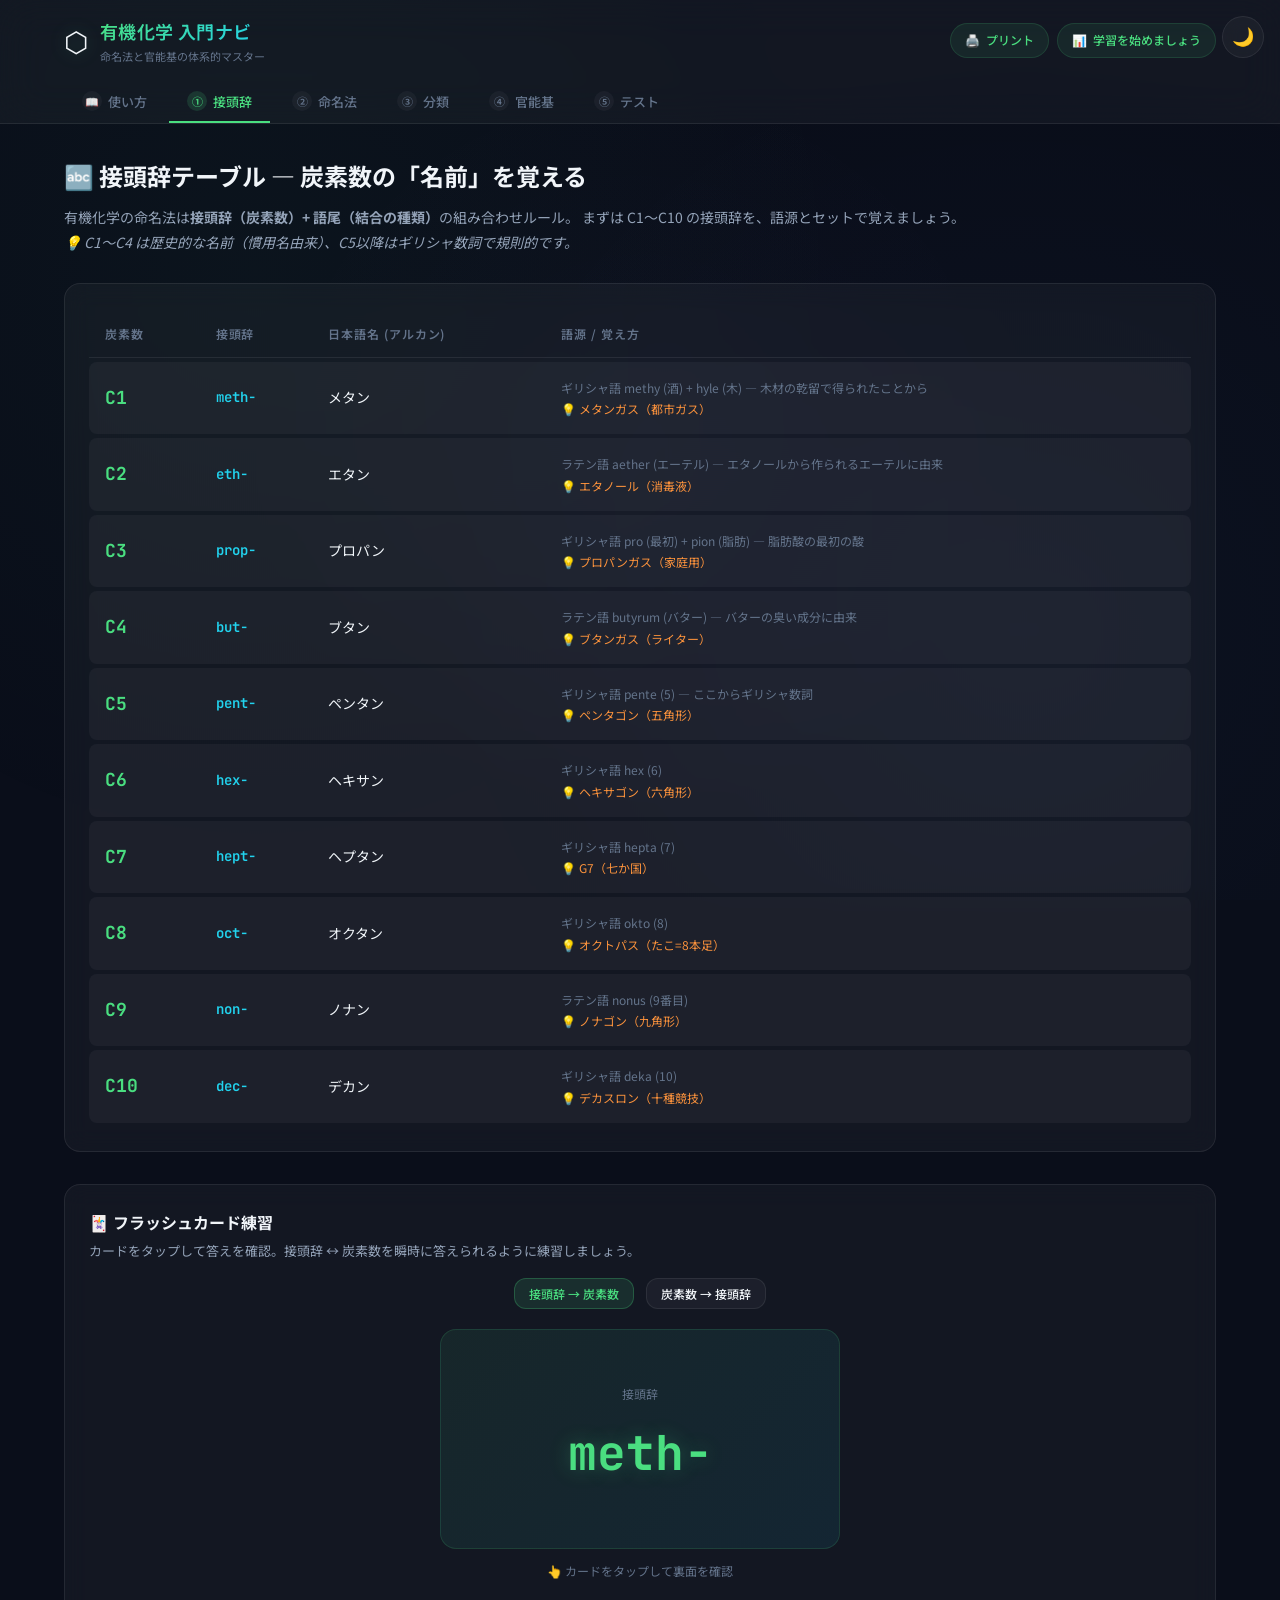
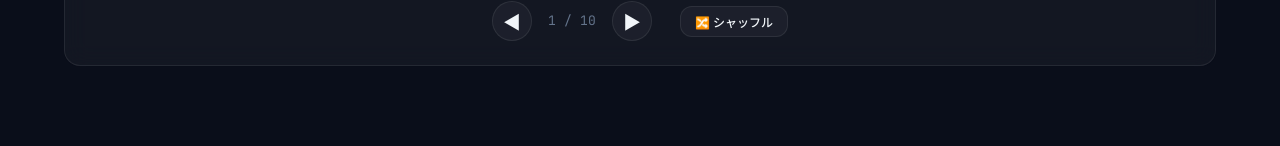
==== commit 1d60e5d3: "up" ====
--- a/index.html
+++ b/index.html
@@ -22,37 +22,148 @@
           <span class="subtitle">命名法と官能基の体系的マスター</span>
         </div>
       </div>
-      <div class="progress-badge" id="progressBadge">
-        <span>📊</span>
-        <span id="progressText">学習を始めましょう</span>
+      <div style="display:flex; gap:8px; align-items:center;">
+        <a href="print.html" class="progress-badge" style="text-decoration:none; cursor:pointer;" title="プリントテストを開く">
+          <span>🖨️</span>
+          <span>プリント</span>
+        </a>
+        <div class="progress-badge" id="progressBadge" onclick="document.querySelector('[data-module=module4]').click()" style="cursor:pointer;" title="確認テストへ">
+          <span>📊</span>
+          <span id="progressText">学習を始めましょう</span>
+        </div>
       </div>
     </div>
     <nav class="nav-tabs" role="tablist">
+      <button class="nav-tab" data-module="guide" role="tab" aria-selected="false">
+        <span class="tab-num">📖</span>
+        使い方
+      </button>
       <button class="nav-tab active" data-module="module1" role="tab" aria-selected="true">
-        <span class="tab-num">1</span>
-        <span class="tab-icon">🔤</span>
+        <span class="tab-num">①</span>
         接頭辞
       </button>
       <button class="nav-tab" data-module="module2" role="tab" aria-selected="false">
-        <span class="tab-num">2</span>
-        <span class="tab-icon">⛓️</span>
+        <span class="tab-num">②</span>
         命名法
       </button>
+      <button class="nav-tab" data-module="module2b" role="tab" aria-selected="false">
+        <span class="tab-num">③</span>
+        分類
+      </button>
       <button class="nav-tab" data-module="module3" role="tab" aria-selected="false">
-        <span class="tab-num">3</span>
-        <span class="tab-icon">⚗️</span>
+        <span class="tab-num">④</span>
         官能基
       </button>
       <button class="nav-tab" data-module="module4" role="tab" aria-selected="false">
-        <span class="tab-num">4</span>
-        <span class="tab-icon">✅</span>
-        確認テスト
+        <span class="tab-num">⑤</span>
+        テスト
       </button>
     </nav>
   </header>
 
   <!-- ===== Main Content ===== -->
   <main class="main-content">
+
+    <!-- ========== Guide: 使い方 ========== -->
+    <section class="module" id="guide">
+      <div class="section-header">
+        <h2>📖 このアプリの使い方</h2>
+        <p class="section-desc">
+          有機化学を初めて学ぶあなたのために、最も効率的な学習の順番を案内します。
+        </p>
+      </div>
+
+      <div class="glass-card" style="margin-bottom: 20px; border: 1px solid rgba(34,211,238,0.15);">
+        <h3 style="font-size:16px; margin-bottom:16px;">🎯 学習の進め方（おすすめの順番）</h3>
+
+        <div style="display:grid; gap:16px;">
+          <!-- STEP 1 -->
+          <div style="display:flex; gap:12px; align-items:flex-start;">
+            <div style="min-width:48px; height:48px; border-radius:12px; background:rgba(74,222,128,0.1); border:1px solid rgba(74,222,128,0.25); display:flex; align-items:center; justify-content:center; font-size:18px; font-weight:700; color:var(--accent-green);">1</div>
+            <div>
+              <div style="font-size:14px; font-weight:600; color:var(--text-primary);">まずは「接頭辞」を覚えよう</div>
+              <div style="font-size:13px; color:var(--text-secondary); margin-top:4px;">
+                有機化合物の名前は「<strong>炭素の数を表す部分</strong>」+「<strong>結合の種類を表す部分</strong>」で出来ています。<br>
+                炭素1個=meth、2個=eth、3個=prop…。まずはこれを覚えるのが第一歩！<br>
+                <strong style="color:var(--accent-green);">→「接頭辞」タブのテーブルとフラッシュカードで練習</strong>
+              </div>
+            </div>
+          </div>
+
+          <!-- STEP 2 -->
+          <div style="display:flex; gap:12px; align-items:flex-start;">
+            <div style="min-width:48px; height:48px; border-radius:12px; background:rgba(96,165,250,0.1); border:1px solid rgba(96,165,250,0.25); display:flex; align-items:center; justify-content:center; font-size:18px; font-weight:700; color:var(--accent-blue);">2</div>
+            <div>
+              <div style="font-size:14px; font-weight:600; color:var(--text-primary);">名前のルールを理解しよう</div>
+              <div style="font-size:13px; color:var(--text-secondary); margin-top:4px;">
+                接頭辞の後ろにつく「-ane（全部単結合）」「-ene（二重結合あり）」「-yne（三重結合あり）」の3パターンを学びます。<br>
+                ここまで理解すると、<strong>30個の炭化水素の名前が自動的に作れます！</strong><br>
+                <strong style="color:var(--accent-blue);">→「命名法」タブで語尾ルール・分類表・枝分かれの命名を学習</strong>
+              </div>
+            </div>
+          </div>
+
+          <!-- STEP 3 -->
+          <div style="display:flex; gap:12px; align-items:flex-start;">
+            <div style="min-width:48px; height:48px; border-radius:12px; background:rgba(192,132,252,0.1); border:1px solid rgba(192,132,252,0.25); display:flex; align-items:center; justify-content:center; font-size:18px; font-weight:700; color:var(--accent-purple);">3</div>
+            <div>
+              <div style="font-size:14px; font-weight:600; color:var(--text-primary);">官能基を知ろう</div>
+              <div style="font-size:13px; color:var(--text-secondary); margin-top:4px;">
+                「-OH がつくとアルコール」「-COOH がつくとカルボン酸」のように、<strong>分子の性質を決めるパーツ</strong>を学びます。<br>
+                官能基を知ると、化合物の「性格」が分かるようになります。<br>
+                <strong style="color:var(--accent-purple);">→「官能基」タブのカードで構造・名前・性質をセットで覚える</strong>
+              </div>
+            </div>
+          </div>
+
+          <!-- STEP 4 -->
+          <div style="display:flex; gap:12px; align-items:flex-start;">
+            <div style="min-width:48px; height:48px; border-radius:12px; background:rgba(251,146,60,0.1); border:1px solid rgba(251,146,60,0.25); display:flex; align-items:center; justify-content:center; font-size:18px; font-weight:700; color:var(--accent-orange);">4</div>
+            <div>
+              <div style="font-size:14px; font-weight:600; color:var(--text-primary);">テストで確認しよう</div>
+              <div style="font-size:13px; color:var(--text-secondary); margin-top:4px;">
+                アプリの中に<strong>4種類のテスト</strong>があります。<br>
+                ❶ 選択式クイズ ❷ 穴埋め（空欄に文字を入力）❸ 構造式から名前を当てる ❹ フラッシュカード<br>
+                <strong style="color:var(--accent-orange);">→「確認テスト」タブで実力チェック。間違えた所をもう一度学習</strong>
+              </div>
+            </div>
+          </div>
+
+          <!-- STEP 5 -->
+          <div style="display:flex; gap:12px; align-items:flex-start;">
+            <div style="min-width:48px; height:48px; border-radius:12px; background:rgba(244,114,182,0.1); border:1px solid rgba(244,114,182,0.25); display:flex; align-items:center; justify-content:center; font-size:18px; font-weight:700; color:var(--accent-pink);">5</div>
+            <div>
+              <div style="font-size:14px; font-weight:600; color:var(--text-primary);">プリントで書いて定着！</div>
+              <div style="font-size:13px; color:var(--text-secondary); margin-top:4px;">
+                画面で覚えたら、<strong>紙に書くとさらに記憶に残ります</strong>。<br>
+                問題用プリントを印刷して、構造式や名前を手書きで練習しましょう。<br>
+                <strong style="color:var(--accent-pink);">→ 右上の「🖨️ プリント」ボタンからテスト用紙を印刷</strong>
+              </div>
+            </div>
+          </div>
+        </div>
+      </div>
+
+      <!-- 学習サイクルの説明 -->
+      <div class="glass-card" style="margin-bottom: 20px;">
+        <h3 style="font-size:16px; margin-bottom:12px;">🔄 効果的な学習のコツ</h3>
+        <div style="font-size:13px; color:var(--text-secondary); line-height:1.8;">
+          <p>✅ <strong>少しずつ、繰り返し</strong>が最も効果的です。一度に全部覚えようとしないで大丈夫！</p>
+          <p>✅ <strong>間違えた問題は宝物</strong>。テストで間違えた所を、もう一度その章に戻って確認しましょう。</p>
+          <p>✅ <strong>声に出してみよう</strong>。「methane メタン、ethane エタン…」と声に出すと記憶に残りやすいです。</p>
+          <p>✅ <strong>構造式は手で書こう</strong>。プリントテストで構造式を手書きすると理解が深まります。</p>
+        </div>
+      </div>
+
+      <!-- クイックアクセス -->
+      <div class="glass-card" style="text-align:center; padding:24px;">
+        <h3 style="font-size:16px; margin-bottom:16px;">🚀 さあ、始めましょう！</h3>
+        <div style="display:flex; gap:12px; justify-content:center; flex-wrap:wrap;">
+          <button class="btn btn-primary" onclick="document.querySelector('[data-module=module1]').click()">🔤 接頭辞から始める</button>
+          <a href="print.html" class="btn btn-primary" style="text-decoration:none;">🖨️ プリントを準備する</a>
+        </div>
+      </div>
+    </section>
 
     <!-- ========== Module 1: 接頭辞 ========== -->
     <section class="module active" id="module1">
@@ -125,93 +236,8 @@
         </p>
       </div>
 
-      <!-- Hydrocarbon Classification -->
-      <div class="hc-classification-section">
-        <h3 style="font-size:18px; margin-bottom: 8px;">🗂️ 炭化水素の分類体系</h3>
-        <p style="font-size:13px; color: var(--text-secondary); margin-bottom: 16px;" id="hcClassIntro">
-          <!-- data.jsから動的挿入 -->
-        </p>
-        <div class="glass-card" id="hcClassPrinciple" style="margin-bottom: 20px;">
-          <!-- 合成化学者の視点 -->
-        </div>
-
-        <!-- 分類軸の解説 -->
-        <div id="hcClassAxes" style="display: grid; grid-template-columns: 1fr 1fr; gap: 16px; margin-bottom: 24px;">
-          <!-- data.jsから動的生成 -->
-        </div>
-
-        <!-- 分類マトリクス (2×2 テーブル) -->
-        <div class="glass-card" style="margin-bottom: 24px;">
-          <h4 style="font-size:15px; margin-bottom: 12px;">📊 分類マトリクス — 骨格 × 結合</h4>
-          <table class="prefix-table" id="hcMatrix">
-            <thead>
-              <tr>
-                <th></th>
-                <th>飽和 (単結合のみ)</th>
-                <th>不飽和 (多重結合あり)</th>
-              </tr>
-            </thead>
-            <tbody>
-              <tr>
-                <td style="font-weight:700; color: var(--text-primary);">鎖状</td>
-                <td id="matrixChainSat"><!-- 動的 --></td>
-                <td id="matrixChainUnsat"><!-- 動的 --></td>
-              </tr>
-              <tr>
-                <td style="font-weight:700; color: var(--text-primary);">環状</td>
-                <td id="matrixCycleSat"><!-- 動的 --></td>
-                <td id="matrixCycleUnsat"><!-- 動的 --></td>
-              </tr>
-            </tbody>
-          </table>
-        </div>
-
-        <!-- 各カテゴリ詳細カード -->
-        <h4 style="font-size:15px; margin-bottom: 12px;">📋 各カテゴリの詳細</h4>
-        <div id="hcCategoryCards">
-          <!-- data.jsから動的生成 -->
-        </div>
-
-        <!-- 不飽和度(DBE) -->
-        <div class="glass-card" style="margin-top: 20px;" id="dbeSection">
-          <!-- data.jsから動的生成 -->
-        </div>
-      </div>
-
-      <!-- Aromatic Hydrocarbons -->
-      <div class="aromatic-section" style="margin-top: 32px;">
-        <h3 style="font-size:18px; margin-bottom: 8px;">💎 芳香族炭化水素</h3>
-        <p style="font-size:13px; color: var(--text-secondary); margin-bottom: 16px;" id="aromaticIntro">
-          <!-- data.jsから動的挿入 -->
-        </p>
-        <div class="glass-card" id="aromaticPrinciple" style="margin-bottom: 20px;">
-          <!-- 合成化学者の視点 -->
-        </div>
-
-        <!-- ベンゼン環の特徴 -->
-        <div class="glass-card" style="margin-bottom: 20px; border-left: 3px solid #f472b6;" id="benzeneFeatures">
-          <!-- data.jsから動的生成 -->
-        </div>
-
-        <!-- 命名法ルール -->
-        <div class="glass-card" style="margin-bottom: 20px;" id="aromaticNaming">
-          <!-- data.jsから動的生成 -->
-        </div>
-
-        <!-- オルト・メタ・パラ -->
-        <div class="glass-card" style="margin-bottom: 20px;" id="orthoMetaPara">
-          <!-- data.jsから動的生成 -->
-        </div>
-
-        <!-- 代表化合物カード -->
-        <h4 style="font-size:15px; margin-bottom: 12px;">📋 代表的な芳香族化合物</h4>
-        <div id="aromaticCompounds">
-          <!-- data.jsから動的生成 -->
-        </div>
-      </div>
-
       <!-- Suffix Cards -->
-      <div style="margin-top: 32px;">
+      <div style="margin-top: 16px;">
         <h3 style="font-size:18px; margin-bottom: 12px;">🔤 語尾ルール — 結合の種類を表す3つの語尾</h3>
       </div>
       <div class="suffix-grid" id="suffixGrid">
@@ -219,11 +245,11 @@
       </div>
 
       <!-- Naming Rules -->
-      <div class="naming-rules glass-card">
-        <h3 style="font-size:16px; margin-bottom: 16px;">📋 IUPAC命名法の手順</h3>
-        <div class="rule-steps" id="ruleSteps">
-          <!-- data.js から動的生成 -->
-        </div>
+      <div style="margin-top: 32px;">
+        <h3 style="font-size:18px; margin-bottom: 12px;">📋 命名の手順</h3>
+      </div>
+      <div class="naming-rules-grid" id="namingRulesGrid">
+        <!-- data.js から動的生成 -->
       </div>
 
       <!-- Branched Chain Nomenclature -->
@@ -259,6 +285,15 @@
               <!-- data.jsから動的生成 -->
             </tbody>
           </table>
+        </div>
+
+        <!-- アルキル基の分類解説 -->
+        <div class="glass-card" style="margin-bottom: 20px; border: 1px solid rgba(251,146,60,0.15);">
+          <h4 style="font-size:15px; margin-bottom: 8px;">🧩 アルキル基の分類 — 第1級・第2級・第3級</h4>
+          <p style="font-size:13px; color:var(--text-secondary); margin-bottom:8px;" id="alkylGroupIntro"></p>
+          <p style="font-size:13px; color:var(--accent-orange); font-family:var(--font-mono); margin-bottom:12px;" id="alkylGroupFormula"></p>
+          <div id="alkylGroupTypes"></div>
+          <div class="tip-box" style="margin-top:12px; border-left-color:var(--accent-orange); font-size:12px;" id="alkylGroupTip"></div>
         </div>
 
         <!-- 分岐鎖の命名手順 -->
@@ -353,21 +388,53 @@
         </div>
       </div>
 
-      <!-- Learning Cycle: Print Test -->
-      <div class="glass-card" style="margin-top: 32px; text-align: center; padding: 24px; border: 1px solid rgba(34,211,238,0.2);">
-        <h3 style="font-size: 16px; margin-bottom: 8px;">🔄 学習サイクル — インプット → アウトプット</h3>
-        <p style="font-size: 13px; color: var(--text-secondary); margin-bottom: 16px;">
-          ここまで学んだ知識を、プリントテストで確認しましょう。<br>
-          <strong>炭化水素の構造式・官能基・芳香族化合物</strong>の3種類のテストが用意されています。
-        </p>
-        <a href="print.html" class="btn btn-primary" style="text-decoration: none; display: inline-flex; gap: 6px;">🖨️ プリントテストを開く（問題用 / 解答用）</a>
-      </div>
-
-      <!-- Reaction Pathway -->
-      <div style="margin-top: 32px;">
-        <h3 style="font-size:18px; margin-bottom: 8px;">🔄 有機反応の系統図 — 酸化段階と変換経路</h3>
-        <p style="font-size:13px; color:var(--text-secondary); margin-bottom:16px;" id="pathwayIntro"></p>
-        <div class="glass-card" id="reactionPathway"></div>
+      <!-- Next Step -->
+      <div class="glass-card" style="margin-top: 32px; text-align: center; padding: 20px;">
+        <p style="font-size:13px; color:var(--text-secondary); margin-bottom:12px;">命名法を学んだら、炭化水素の分類を理解しよう</p>
+        <button class="btn btn-primary" onclick="document.querySelector('[data-module=module2b]').click()">③ 分類と構造へ進む →</button>
+      </div>
+    </section>
+
+    <!-- ========== Module 2b: 分類と構造 ========== -->
+    <section class="module" id="module2b">
+      <div class="section-header">
+        <h2>🗂️ 炭化水素の分類と構造</h2>
+        <p class="section-desc">
+          炭化水素を<strong>骨格（鎖状/環状）</strong>と<strong>結合（飽和/不飽和）</strong>で分類。芳香族と異性体も学びます。
+        </p>
+      </div>
+
+      <!-- Hydrocarbon Classification -->
+      <div class="hc-classification-section">
+        <h3 style="font-size:18px; margin-bottom: 8px;">📊 分類マトリクス</h3>
+        <p style="font-size:13px; color: var(--text-secondary); margin-bottom: 16px;" id="hcClassIntro"></p>
+        <div class="glass-card" id="hcClassPrinciple" style="margin-bottom: 20px;"></div>
+        <div id="hcClassAxes" style="display: grid; grid-template-columns: 1fr 1fr; gap: 16px; margin-bottom: 24px;"></div>
+        <div class="glass-card" style="margin-bottom: 24px;">
+          <h4 style="font-size:15px; margin-bottom: 12px;">📊 分類マトリクス — 骨格 × 結合</h4>
+          <table class="prefix-table" id="hcMatrix">
+            <thead><tr><th></th><th>飽和 (単結合のみ)</th><th>不飽和 (多重結合あり)</th></tr></thead>
+            <tbody>
+              <tr><td style="font-weight:700;">鎖状</td><td id="matrixChainSat"></td><td id="matrixChainUnsat"></td></tr>
+              <tr><td style="font-weight:700;">環状</td><td id="matrixCycleSat"></td><td id="matrixCycleUnsat"></td></tr>
+            </tbody>
+          </table>
+        </div>
+        <h4 style="font-size:15px; margin-bottom: 12px;">📋 各カテゴリの詳細</h4>
+        <div id="hcCategoryCards"></div>
+        <div class="glass-card" style="margin-top: 20px;" id="dbeSection"></div>
+      </div>
+
+      <!-- Aromatic Hydrocarbons -->
+      <div class="aromatic-section" style="margin-top: 32px;">
+        <h3 style="font-size:18px; margin-bottom: 8px;">💎 芳香族炭化水素</h3>
+        <p style="font-size:13px; color: var(--text-secondary); margin-bottom: 16px;" id="aromaticIntro"></p>
+        <div class="glass-card" id="aromaticPrinciple" style="margin-bottom: 20px;"></div>
+        <div class="glass-card" style="margin-bottom: 20px; border-left: 3px solid #f472b6;" id="benzeneFeatures"></div>
+        <div class="glass-card" style="margin-bottom: 20px;" id="aromaticNaming"></div>
+        <div class="glass-card" style="margin-bottom: 20px;" id="orthoMetaPara"></div>
+        <h4 style="font-size:15px; margin-bottom: 12px;">📋 代表的な芳香族化合物</h4>
+        <div id="aromaticCompounds"></div>
       </div>
 
       <!-- Isomers -->
@@ -375,6 +442,19 @@
         <h3 style="font-size:18px; margin-bottom: 8px;">🔀 異性体 — 同じ分子式、異なる構造</h3>
         <p style="font-size:13px; color:var(--text-secondary); margin-bottom:16px;" id="isomerIntro"></p>
         <div id="isomerCards"></div>
+      </div>
+
+      <!-- Reaction Pathway -->
+      <div style="margin-top: 32px;">
+        <h3 style="font-size:18px; margin-bottom: 8px;">🔄 反応の系統図 — 酸化段階と変換経路</h3>
+        <p style="font-size:13px; color:var(--text-secondary); margin-bottom:16px;" id="pathwayIntro"></p>
+        <div class="glass-card" id="reactionPathway"></div>
+      </div>
+
+      <!-- Next Step -->
+      <div class="glass-card" style="margin-top: 32px; text-align: center; padding: 20px;">
+        <p style="font-size:13px; color:var(--text-secondary); margin-bottom:12px;">分類を理解したら、官能基と反応を学ぼう</p>
+        <button class="btn btn-primary" onclick="document.querySelector('[data-module=module3]').click()">④ 官能基と反応へ進む →</button>
       </div>
     </section>
 
@@ -554,10 +634,10 @@
         </div>
       </div>
 
-      <!-- 穴埋めテスト -->
+      <!-- 選択式テスト -->
       <div class="glass-card" style="margin-top: 24px;">
-        <h3 style="font-size:16px; margin-bottom: 8px;">📝 穴埋めテスト</h3>
-        <p style="font-size:13px; color:var(--text-secondary); margin-bottom:12px;">答えを入力して即時チェック。印刷不要のアウトプット練習。</p>
+        <h3 style="font-size:16px; margin-bottom: 8px;">📝 4択テスト</h3>
+        <p style="font-size:13px; color:var(--text-secondary); margin-bottom:12px;">4つの選択肢から正解を選ぼう。ランダム出題で何度でも挑戦できます。</p>
         <div id="fillInTest"></div>
         <button class="btn btn-primary" style="margin-top:12px;" onclick="checkFillIn()">✅ 答え合わせ</button>
         <button class="btn btn-sm" style="margin-top:12px; margin-left:8px;" onclick="resetFillIn()">🔄 リセット</button>
--- a/style.css
+++ b/style.css
@@ -53,35 +53,73 @@
 
 /* --- Light Theme --- */
 [data-theme="light"] {
-  --bg-primary: #f8fafc;
+  --bg-primary: #ffffff;
   --bg-secondary: #f1f5f9;
-  --bg-card: rgba(255, 255, 255, 0.85);
-  --bg-glass: rgba(0, 0, 0, 0.03);
-  --bg-glass-hover: rgba(0, 0, 0, 0.06);
-  --border-glass: rgba(0, 0, 0, 0.1);
-  --border-glass-hover: rgba(0, 0, 0, 0.18);
-
-  --text-primary: #1e293b;
-  --text-secondary: #475569;
-  --text-muted: #94a3b8;
-
-  --accent-green: #16a34a;
-  --accent-blue: #2563eb;
-  --accent-purple: #9333ea;
-  --accent-orange: #ea580c;
-  --accent-pink: #db2777;
-  --accent-cyan: #0891b2;
-  --accent-red: #dc2626;
-
-  --gradient-hero: linear-gradient(135deg, #e0f2fe 0%, #f8fafc 50%, #f3e8ff 100%);
+  --bg-card: rgba(255, 255, 255, 0.95);
+  --bg-glass: rgba(0, 0, 0, 0.04);
+  --bg-glass-hover: rgba(0, 0, 0, 0.08);
+  --border-glass: rgba(0, 0, 0, 0.15);
+  --border-glass-hover: rgba(0, 0, 0, 0.25);
+
+  --text-primary: #0f172a;
+  --text-secondary: #334155;
+  --text-muted: #64748b;
+
+  --accent-green: #15803d;
+  --accent-blue: #1d4ed8;
+  --accent-purple: #7e22ce;
+  --accent-orange: #c2410c;
+  --accent-pink: #be185d;
+  --accent-cyan: #0e7490;
+  --accent-red: #b91c1c;
+
+  --gradient-hero: linear-gradient(135deg, #e0f2fe 0%, #ffffff 50%, #f3e8ff 100%);
   --gradient-green: linear-gradient(135deg, #dcfce7, #bbf7d0);
   --gradient-blue: linear-gradient(135deg, #dbeafe, #bfdbfe);
   --gradient-purple: linear-gradient(135deg, #f3e8ff, #e9d5ff);
 
-  --shadow-lg: 0 10px 40px rgba(0,0,0,0.08);
-  --shadow-glow-green: 0 0 20px rgba(22, 163, 74, 0.1);
-  --shadow-glow-blue: 0 0 20px rgba(37, 99, 235, 0.1);
-  --shadow-glow-purple: 0 0 20px rgba(147, 51, 234, 0.1);
+  --shadow-lg: 0 4px 20px rgba(0,0,0,0.1);
+  --shadow-glow-green: 0 0 12px rgba(21, 128, 61, 0.12);
+  --shadow-glow-blue: 0 0 12px rgba(29, 78, 216, 0.12);
+  --shadow-glow-purple: 0 0 12px rgba(126, 34, 206, 0.12);
+}
+
+[data-theme="light"] .glass-card {
+  background: rgba(255, 255, 255, 0.9);
+  border: 1px solid rgba(0, 0, 0, 0.1);
+  box-shadow: 0 2px 8px rgba(0,0,0,0.06);
+}
+
+[data-theme="light"] .app-header {
+  background: rgba(255, 255, 255, 0.95);
+  border-bottom: 1px solid rgba(0, 0, 0, 0.1);
+}
+
+[data-theme="light"] .nav-tab {
+  color: #475569;
+}
+
+[data-theme="light"] .nav-tab.active {
+  color: #0f172a;
+  border-bottom-color: #0e7490;
+}
+
+[data-theme="light"] .prefix-table th {
+  background: #f1f5f9;
+  color: #0f172a;
+}
+
+[data-theme="light"] .prefix-table td {
+  border-color: rgba(0, 0, 0, 0.08);
+}
+
+[data-theme="light"] .btn {
+  border-color: rgba(0, 0, 0, 0.15);
+}
+
+[data-theme="light"] .tip-box {
+  background: rgba(0, 0, 0, 0.04);
+  color: #334155;
 }
 
 /* --- Theme Toggle --- */
